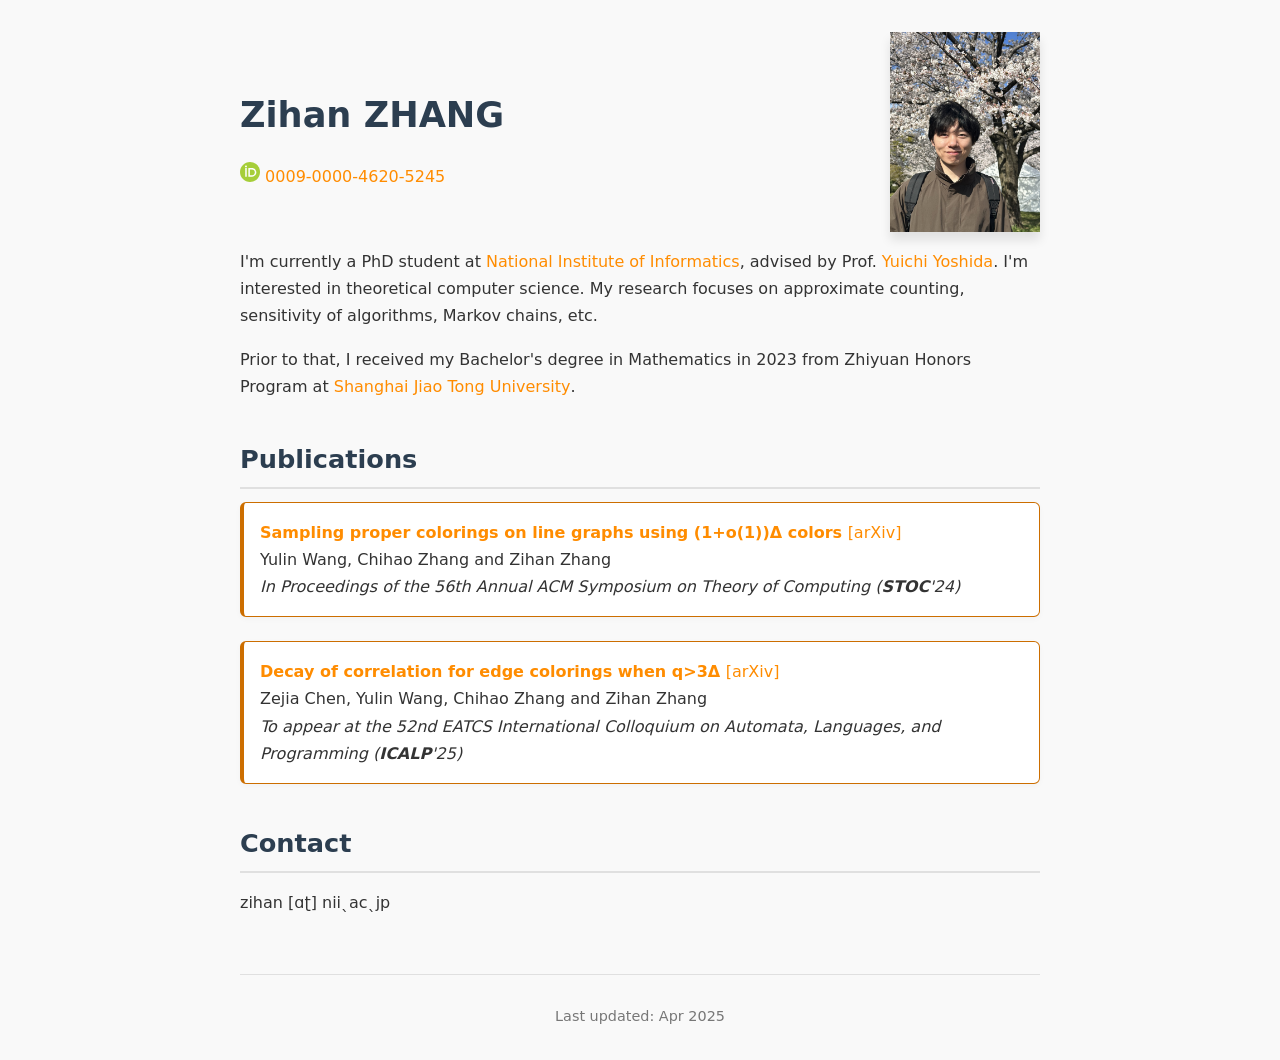
==== index.html @ 65acb569 "init" ====
<!DOCTYPE html>
<html lang="en">
<head>
  <meta charset="UTF-8" />
  <meta name="viewport" content="width=device-width, initial-scale=1.0"/>
  <title>Zihan's Homepage</title>
  <link rel="stylesheet" href="style.css">
<script>
document.addEventListener("DOMContentLoaded", function () {
const themes = [
  // { link: "#4B0082", bg: "#f4f2fa", border: "#3a0066" },
  { link: "#2E8B57", bg: "#eefaf4", border: "#1d6040" },
  { link: "#B22222", bg: "#fef0f0", border: "#8f1a1a" },
  { link: "#008080", bg: "#eafcfc", border: "#005757" },
  { link: "#FF8C00", bg: "#fff6ec", border: "#cc6e00" },
  // { link: "#6A0DAD", bg: "#f6f2fc", border: "#500a90" },
];

const theme = themes[Math.floor(Math.random() * themes.length)];

document.body.style.backgroundColor = "#f9f9f9";
document.querySelectorAll("a").forEach(link => {
  link.style.color = theme.link;
});
document.documentElement.style.setProperty('--link-color', theme.link);
document.querySelectorAll(".pub").forEach(box => {
  box.style.borderColor = theme.border;
  box.style.borderLeft = `4px solid ${theme.border}`;
});
});
</script>

</head>



<body>
  <div class="header-with-photo">
  <div>
  <h1>Zihan ZHANG</h1>
    <a href="https://orcid.org/0009-0000-4620-5245" aria-label="View ORCID record">
    <img src="files/orcid/ORCID-iD_icon_vector.svg" height="20" alt="ORCID iD"/>
    0009-0000-4620-5245
    </a>
  </div>
  <img src="files/profile1.jpg" alt="My photo" class="profile-float">
</div>

  <section id="about">
    <!-- <h2>About Me</h2> -->
    <p>
      I'm currently a PhD student at <a href="https://www.nii.ac.jp"> National Institute of Informatics</a>,
      advised by Prof. <a href="https://research.nii.ac.jp/~yyoshida">Yuichi Yoshida</a>.
      I'm interested in theoretical computer science.
      My research focuses on approximate counting, sensitivity of algorithms, Markov chains, etc.
    </p>
    <p>
      Prior to that, I received my Bachelor's degree in Mathematics in 2023 from Zhiyuan Honors Program at <a href="https://www.sjtu.edu.cn">Shanghai Jiao Tong University</a>.
    </p>
  </section>

  <section id="publications">
    <h2>Publications</h2>

    <div class="pub">
      <div>
        <a href="https://dl.acm.org/doi/10.1145/3618260.3649724" class="pub-title">
        Sampling proper colorings on line graphs using (1+o(1))Δ colors
        </a>
        <a href="https://arxiv.org/abs/2307.08080v2" class="arxiv">[arXiv]</a>
      </div>
      <div class="authors">
        Yulin Wang, Chihao Zhang and Zihan Zhang
      </div>
      <div><em>In Proceedings of the 56th Annual ACM Symposium on Theory of Computing (<b>STOC</b>'24)</em></div>
    </div>

    <div class="pub">
      <div>
        <a href="https://arxiv.org/abs/2502.06586" class="pub-title">
        Decay of correlation for edge colorings when q>3Δ
        </a>
        <a href="https://arxiv.org/abs/2502.06586" class="arxiv">[arXiv]</a>
      </div>
      <div class="authors">
        Zejia Chen, Yulin Wang, Chihao Zhang and Zihan Zhang
      </div>
      <div><em>To appear at the 52nd EATCS International Colloquium on Automata, Languages, and Programming (<b>ICALP</b>'25)</em></div>
      <div>
      </div>
    </div>

  </section>

  <section id="contact">
    <h2>Contact</h2>
    <p>zihan [ɑʈ] niiˎacˎjp</p>
  </section>

  <footer>
    Last updated: Apr 2025
  </footer>

</body>
</html>
---- style.css ----
/* Base styles */
body {
  font-family: "Segoe UI", system-ui, sans-serif;
  background: #f9fafc;
  color: #333;
  margin: 0;
  padding: 2em;
  max-width: 800px;
  line-height: 1.7;
  margin-left: auto;
  margin-right: auto;
}

h1, h2 {
  color: #2c3e50;
  margin-top: 1.5em;
  margin-bottom: 0.5em;
}

h1 {
  font-size: 2.2em;
  font-weight: 600;
}

h2 {
  font-size: 1.6em;
  border-bottom: 2px solid #e0e0e0;
  padding-bottom: 0.2em;
}

p {
  margin-bottom: 1em;
}

/* Navigation */
nav {
  margin-top: 1.5em;
  margin-bottom: 2em;
}

nav a {
  margin-right: 1.5em;
  text-decoration: none;
  font-weight: 500;
  color: #008080;
  transition: color 0.2s ease;
}

nav a:hover {
  color: #008080;
}

a {
  position: relative;
  text-decoration: none;
  color: var(--link-color);
}

a::after {
  content: '';
  position: absolute;
  width: 0%;
  height: 2px;
  bottom: 0;
  left: 0;
  background-color: var(--link-color);
  transition: width 0.3s ease;
}

a:hover::after {
  width: 100%;
}


/* Publication block */
.pub {
  background-color: #ffffff;
  border: 1px solid #ddd;
  border-left: 4px solid #007acc;
  padding: 1em;
  border-radius: 6px;
  margin-bottom: 1.5em;
  box-shadow: 0 2px 6px rgba(0,0,0,0.03);
  transition: box-shadow 0.2s ease;
}

.pub:hover {
  box-shadow: 0 4px 12px rgba(0,0,0,0.06);
}

.pub-title {
  font-weight: bold;
  color: #1c2025;
  margin-bottom: 0.3em;
}

/* Footer */
footer {
  text-align: center;
  font-size: 0.9em;
  color: #777;
  margin-top: 4em;
  padding-top: 2em;
  border-top: 1px solid #e0e0e0;
}

/* ORCID icon size */
.orcid-icon {
  width: 20px;
  height: 20px;
  vertical-align: middle;
  margin-right: 6px;
}

/* Responsive */
@media (max-width: 600px) {
  body {
    padding: 1.2em;
  }

  nav a {
    display: block;
    margin-bottom: 0.5em;
  }
}

.header-with-photo {
  display: flex;
  justify-content: space-between;
  align-items: flex-start;
}

.profile-float {
  width: 150px;
  height: 200px;
  object-fit: cover;
  bottom: 0;
  box-shadow: 0 8px 10px rgba(0, 0, 0, 0.1);
  flex-shrink: 0; /* prevents image from shrinking on small screens */
}
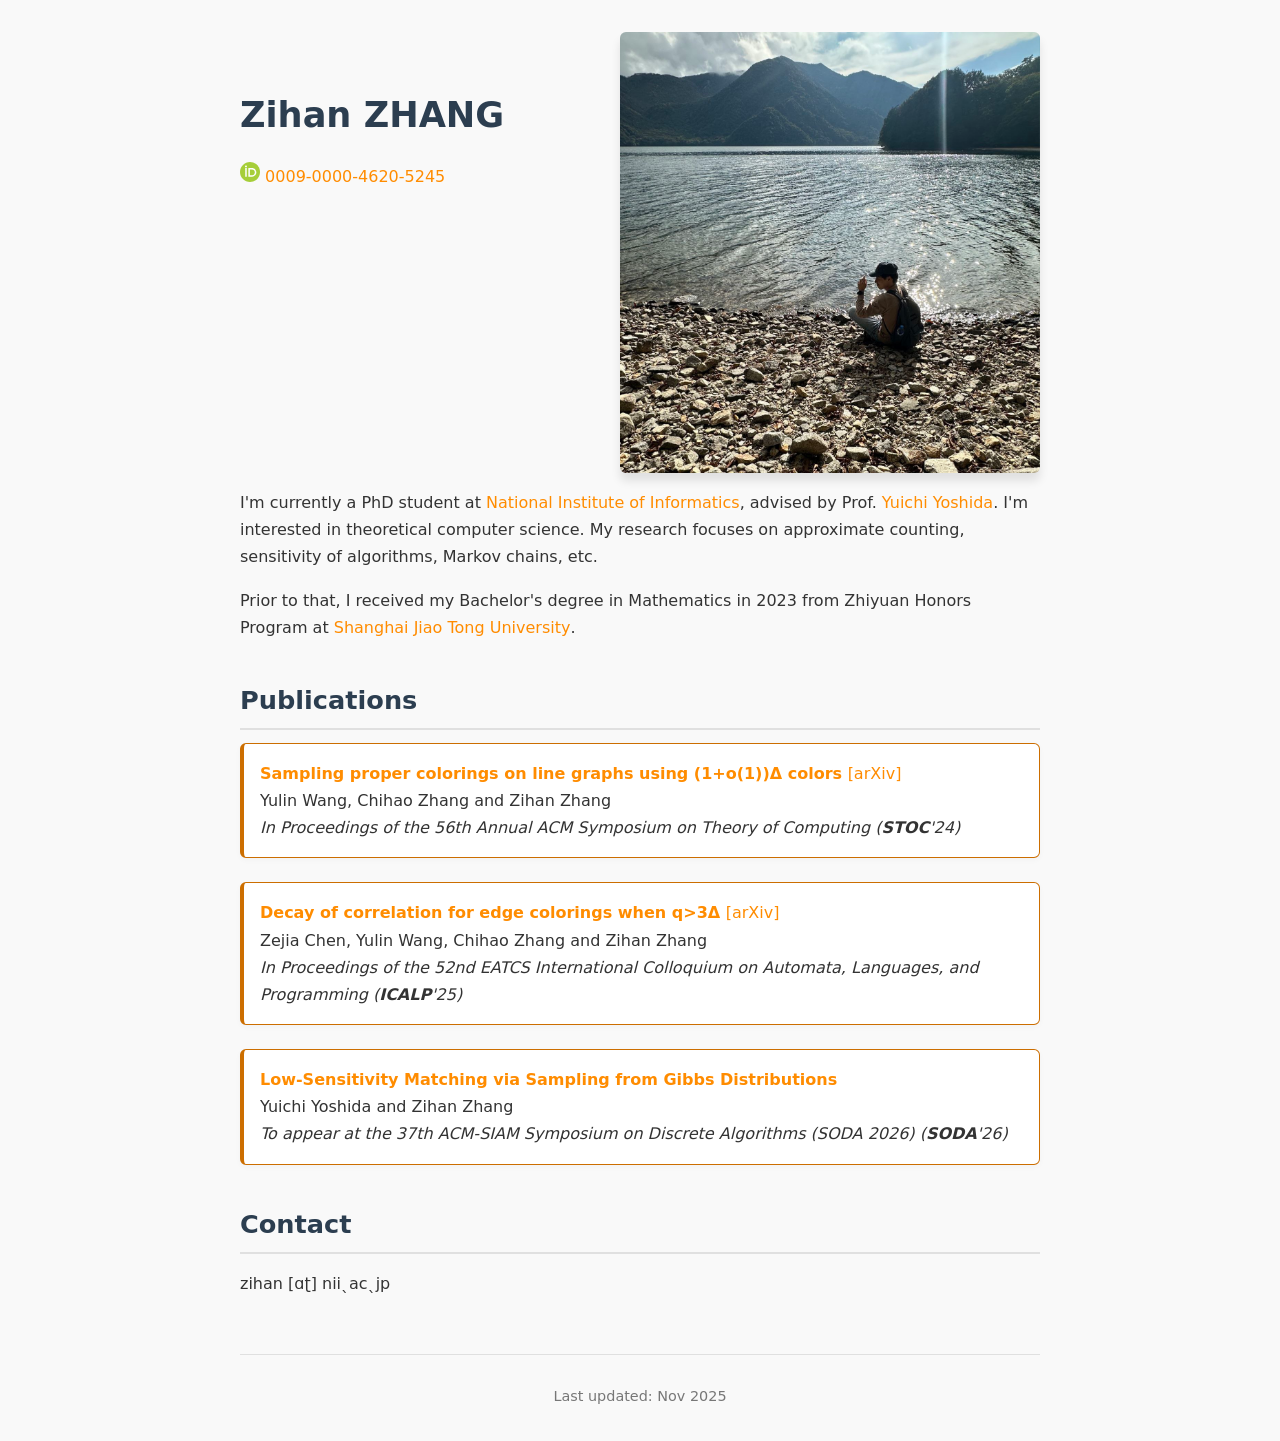
==== commit 02f37dde: "update" ====
--- a/index.html
+++ b/index.html
@@ -5,6 +5,15 @@
   <meta name="viewport" content="width=device-width, initial-scale=1.0"/>
   <title>Zihan's Homepage</title>
   <link rel="stylesheet" href="style.css">
+  <style>
+    .profile-float {
+      width: 420px;     
+      max-width: 40vw;  
+      height: auto;
+      border-radius: 6px;
+      object-fit: cover;
+    }
+  </style>
 <script>
 document.addEventListener("DOMContentLoaded", function () {
 const themes = [
@@ -77,7 +86,7 @@
 
     <div class="pub">
       <div>
-        <a href="https://arxiv.org/abs/2502.06586" class="pub-title">
+        <a href="https://drops.dagstuhl.de/entities/document/10.4230/LIPIcs.ICALP.2025.54" class="pub-title">
         Decay of correlation for edge colorings when q>3Δ
         </a>
         <a href="https://arxiv.org/abs/2502.06586" class="arxiv">[arXiv]</a>
@@ -85,7 +94,22 @@
       <div class="authors">
         Zejia Chen, Yulin Wang, Chihao Zhang and Zihan Zhang
       </div>
-      <div><em>To appear at the 52nd EATCS International Colloquium on Automata, Languages, and Programming (<b>ICALP</b>'25)</em></div>
+      <div><em>In Proceedings of the 52nd EATCS International Colloquium on Automata, Languages, and Programming (<b>ICALP</b>'25)</em></div>
+      <div>
+      </div>
+    </div>
+
+    <div class="pub">
+      <div>
+        <a href="" class="pub-title">
+          Low-Sensitivity Matching via Sampling from Gibbs Distributions
+        </a>
+        <!-- <a href="https://arxiv.org/abs/2502.06586" class="arxiv">[arXiv]</a> -->
+      </div>
+      <div class="authors">
+        Yuichi Yoshida and Zihan Zhang
+      </div>
+      <div><em>To appear at the 37th ACM-SIAM Symposium on Discrete Algorithms (SODA 2026) (<b>SODA</b>'26)</em></div>
       <div>
       </div>
     </div>
@@ -98,7 +122,7 @@
   </section>
 
   <footer>
-    Last updated: Apr 2025
+    Last updated: Nov 2025
   </footer>
 
 </body>
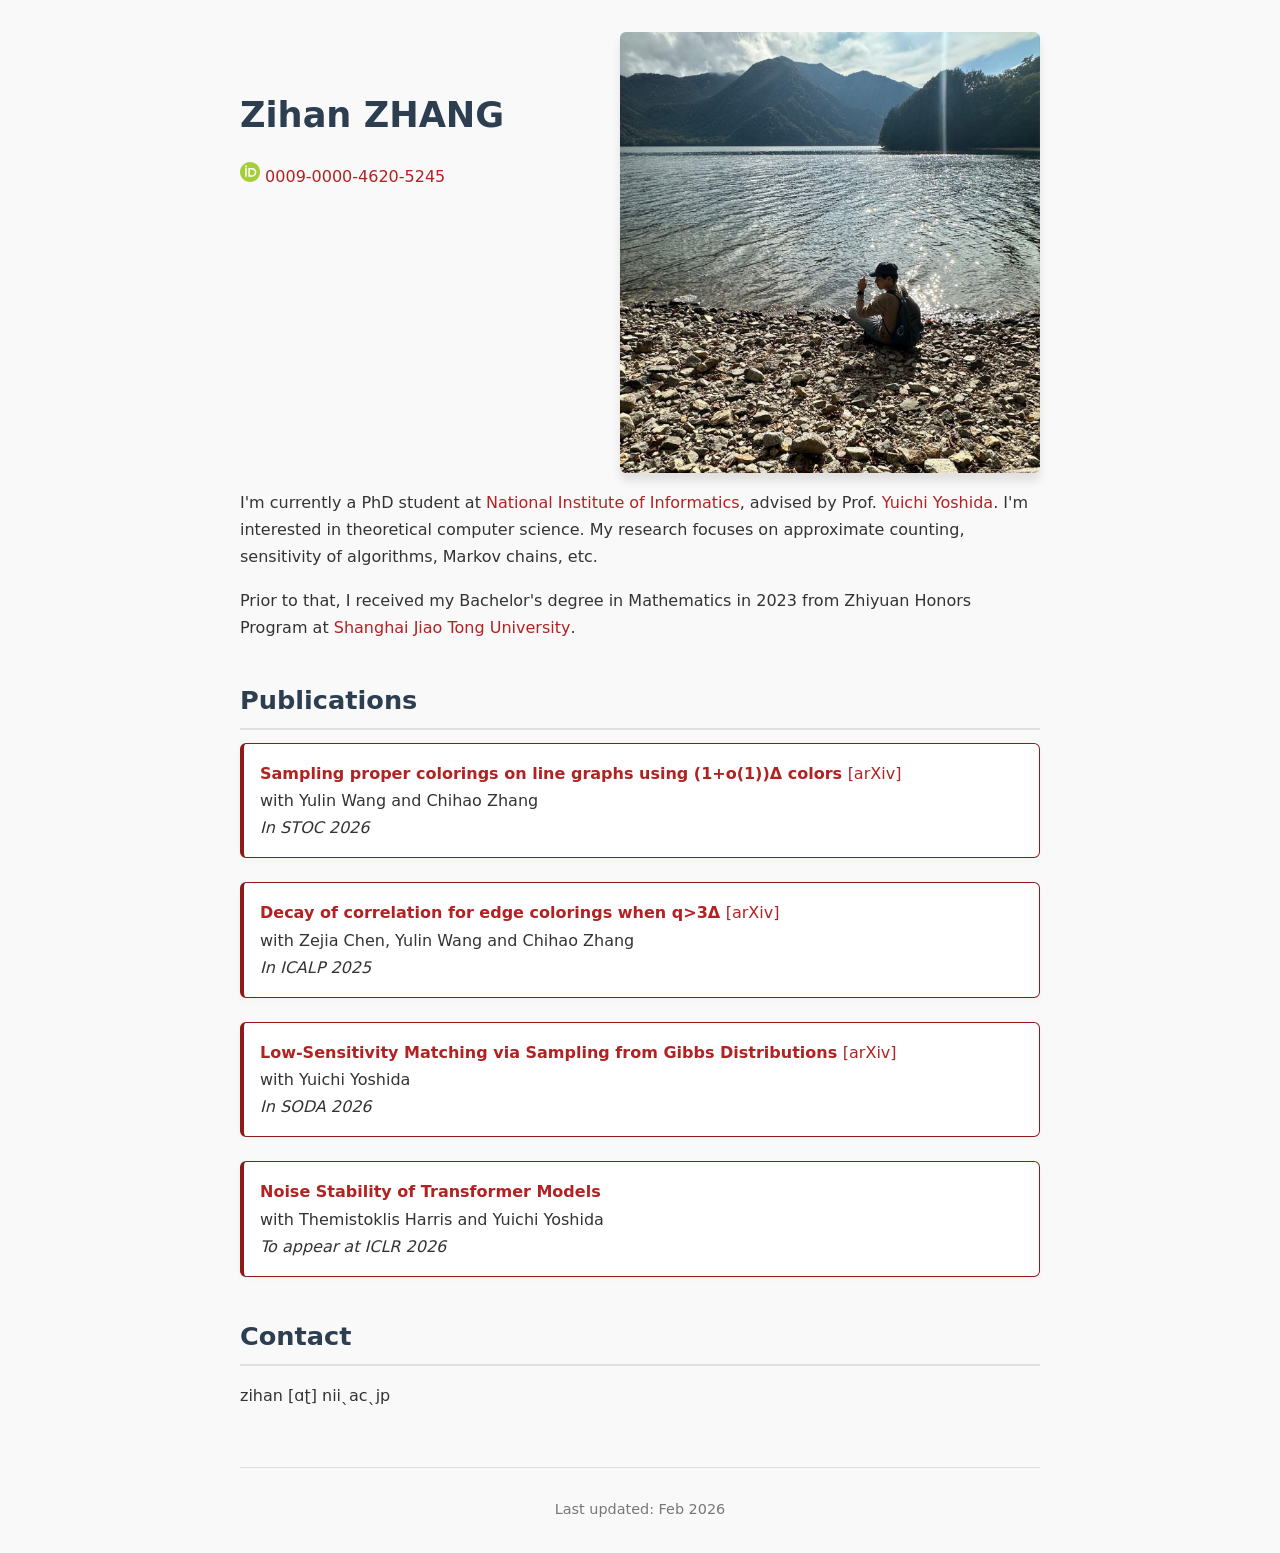
==== commit de9ffcc3: "update" ====
--- a/index.html
+++ b/index.html
@@ -79,9 +79,9 @@
         <a href="https://arxiv.org/abs/2307.08080v2" class="arxiv">[arXiv]</a>
       </div>
       <div class="authors">
-        Yulin Wang, Chihao Zhang and Zihan Zhang
+        with Yulin Wang and Chihao Zhang
       </div>
-      <div><em>In Proceedings of the 56th Annual ACM Symposium on Theory of Computing (<b>STOC</b>'24)</em></div>
+      <div><em>In STOC 2026</em></div>
     </div>
 
     <div class="pub">
@@ -92,9 +92,9 @@
         <a href="https://arxiv.org/abs/2502.06586" class="arxiv">[arXiv]</a>
       </div>
       <div class="authors">
-        Zejia Chen, Yulin Wang, Chihao Zhang and Zihan Zhang
+        with Zejia Chen, Yulin Wang and Chihao Zhang
       </div>
-      <div><em>In Proceedings of the 52nd EATCS International Colloquium on Automata, Languages, and Programming (<b>ICALP</b>'25)</em></div>
+      <div><em>In ICALP 2025</em></div>
       <div>
       </div>
     </div>
@@ -104,12 +104,29 @@
         <a href="" class="pub-title">
           Low-Sensitivity Matching via Sampling from Gibbs Distributions
         </a>
+        <a href="https://arxiv.org/pdf/2511.16918" class="arxiv">[arXiv]</a>
+      </div>
+      <div class="authors">
+        with Yuichi Yoshida
+      </div>
+      <div><em>In SODA 2026</em></div>
+      <div>
+      </div>
+    </div>
+
+    <div class="pub">
+      <div>
+        <a href="" class="pub-title">
+        Noise Stability of Transformer Models
+        </a>
         <!-- <a href="https://arxiv.org/abs/2502.06586" class="arxiv">[arXiv]</a> -->
       </div>
       <div class="authors">
-        Yuichi Yoshida and Zihan Zhang
+        with Themistoklis Harris and Yuichi Yoshida
       </div>
-      <div><em>To appear at the 37th ACM-SIAM Symposium on Discrete Algorithms (SODA 2026) (<b>SODA</b>'26)</em></div>
+      <div><em>
+        To appear at ICLR 2026
+      </em></div>
       <div>
       </div>
     </div>
@@ -122,7 +139,7 @@
   </section>
 
   <footer>
-    Last updated: Nov 2025
+    Last updated: Feb 2026
   </footer>
 
 </body>
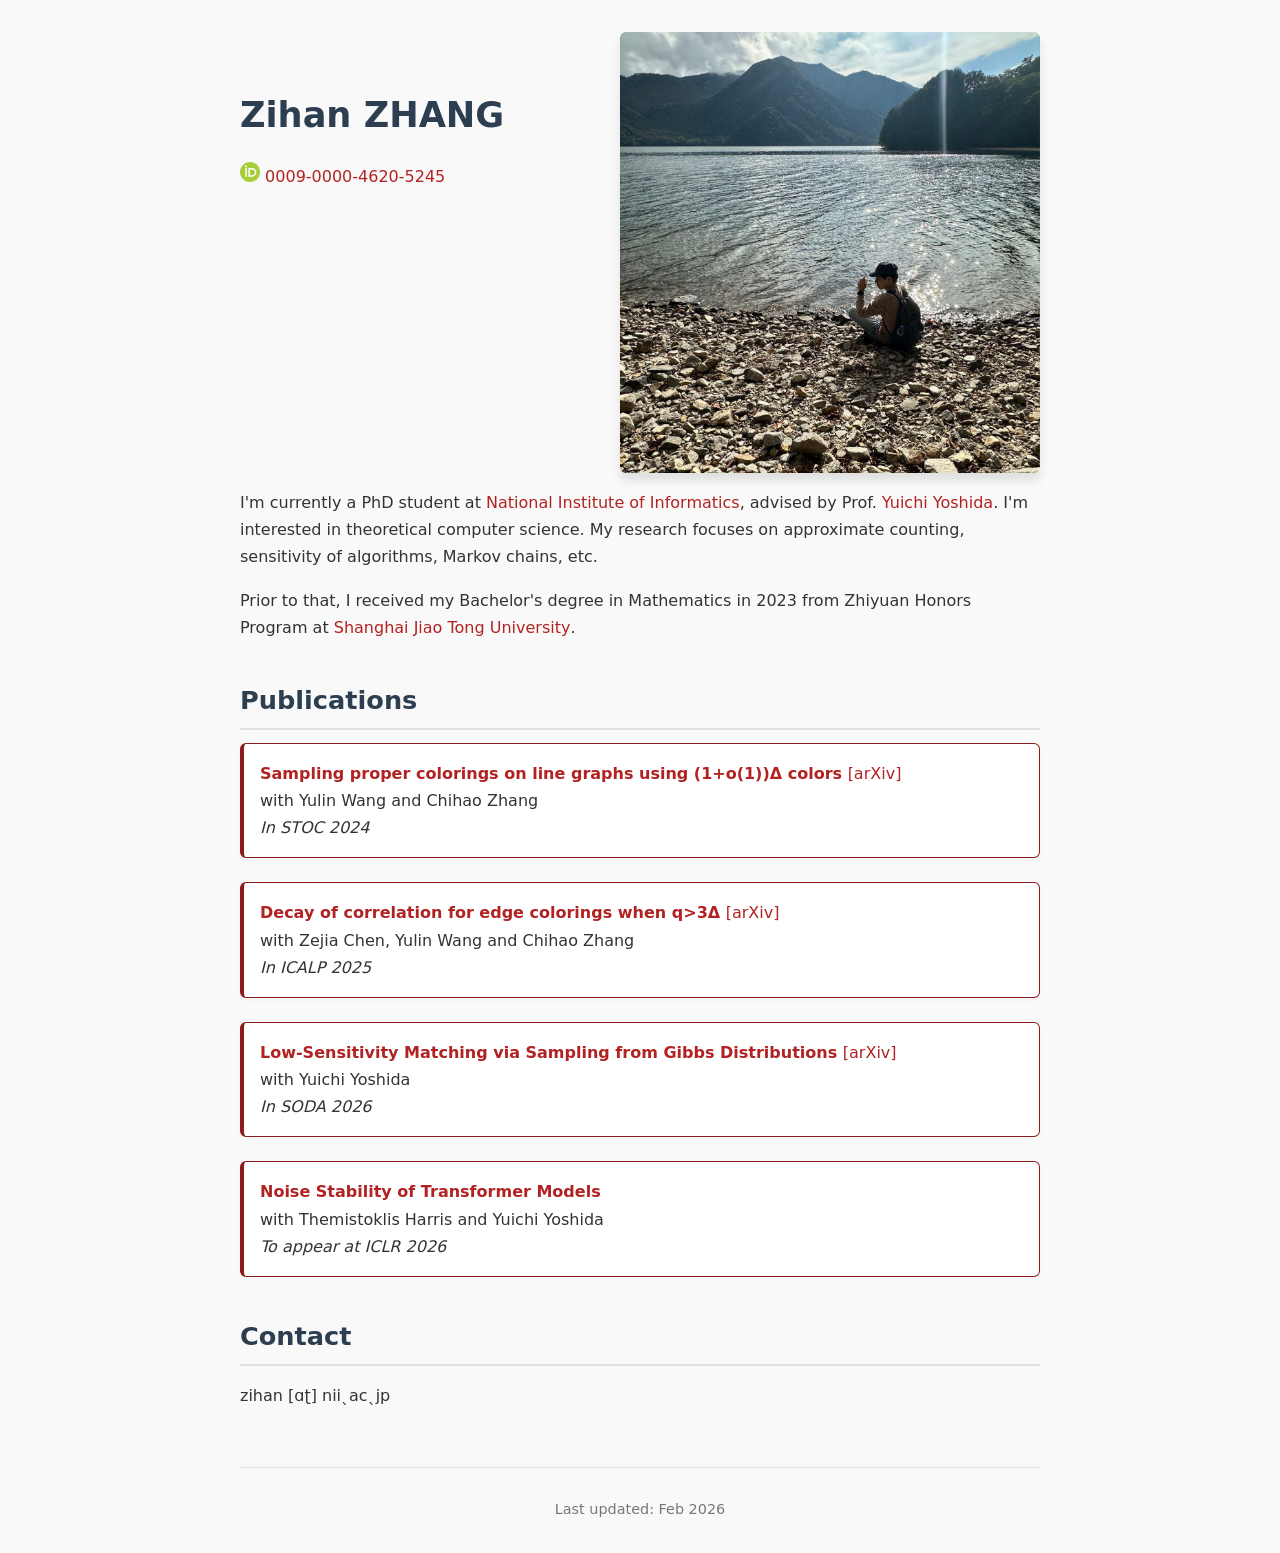
==== commit 4c39f560: "typo fix" ====
--- a/index.html
+++ b/index.html
@@ -81,7 +81,7 @@
       <div class="authors">
         with Yulin Wang and Chihao Zhang
       </div>
-      <div><em>In STOC 2026</em></div>
+      <div><em>In STOC 2024</em></div>
     </div>
 
     <div class="pub">
@@ -131,6 +131,7 @@
       </div>
     </div>
 
+
   </section>
 
   <section id="contact">
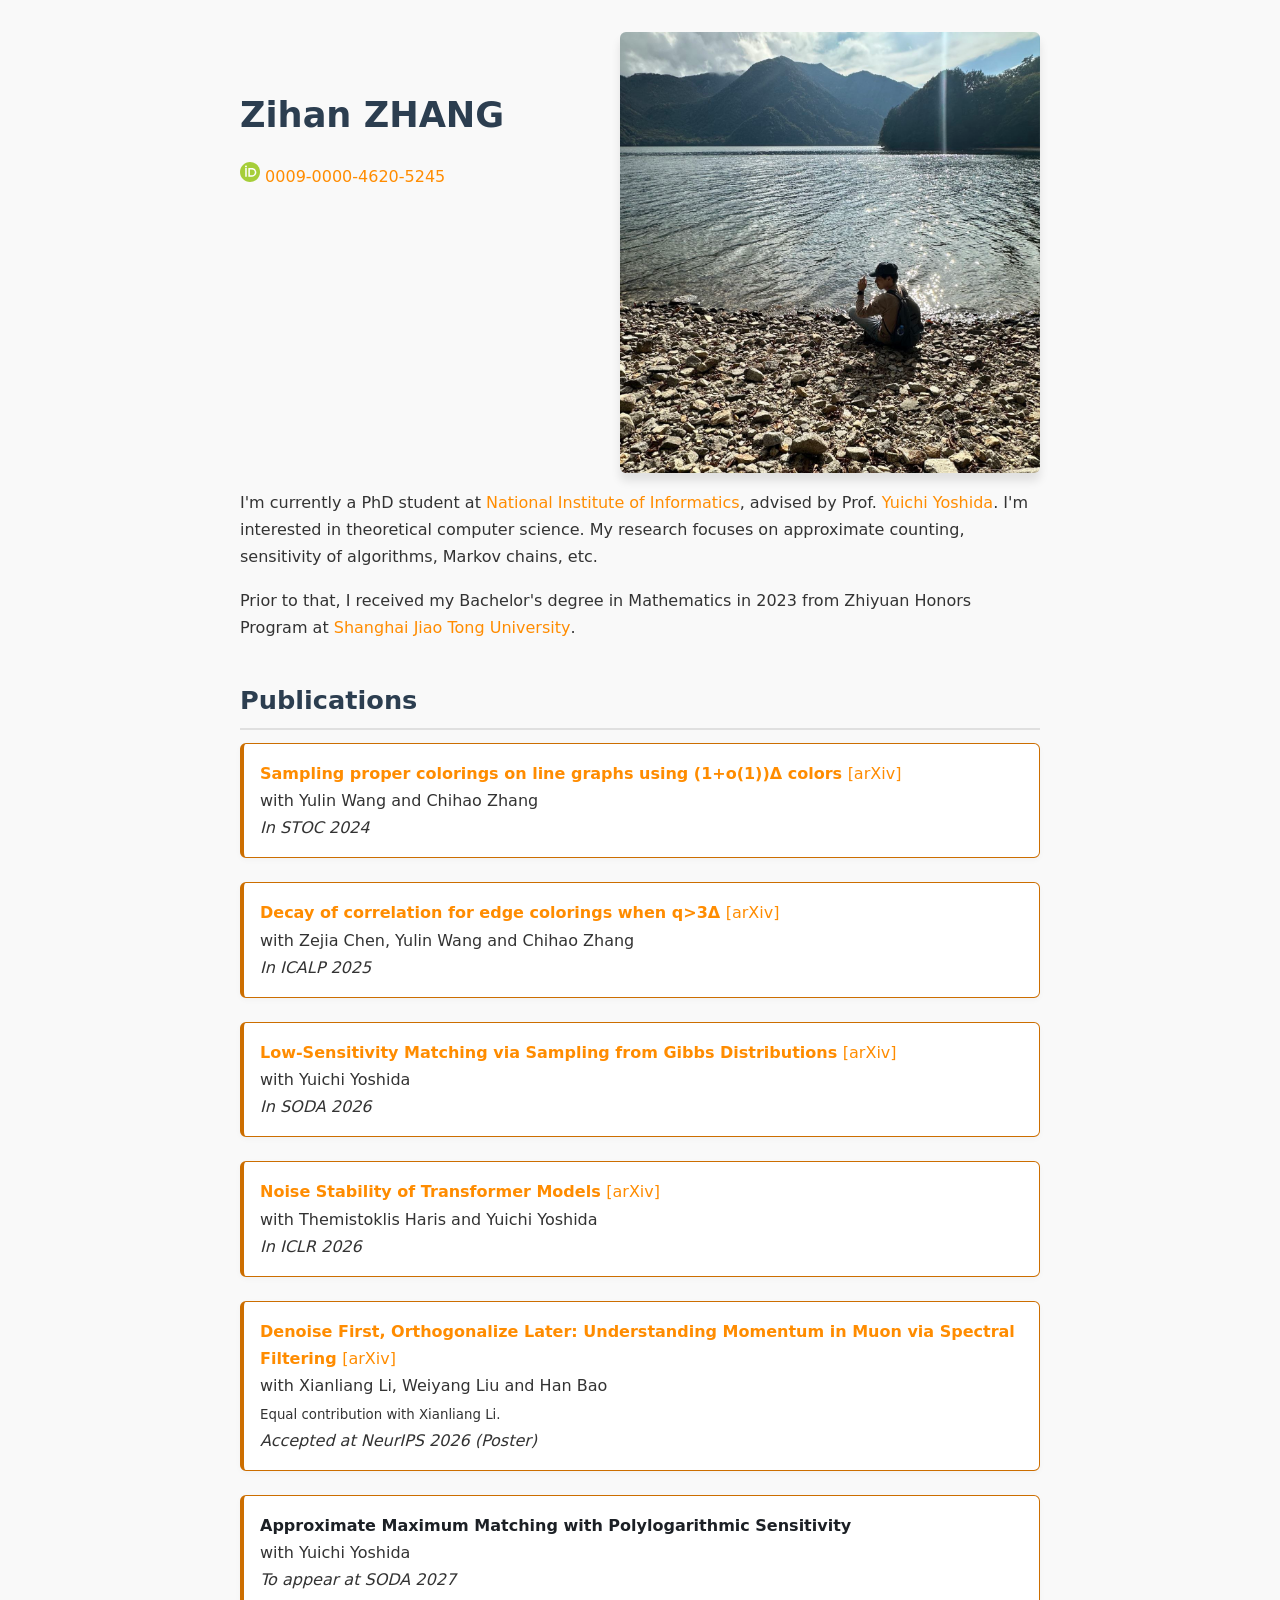
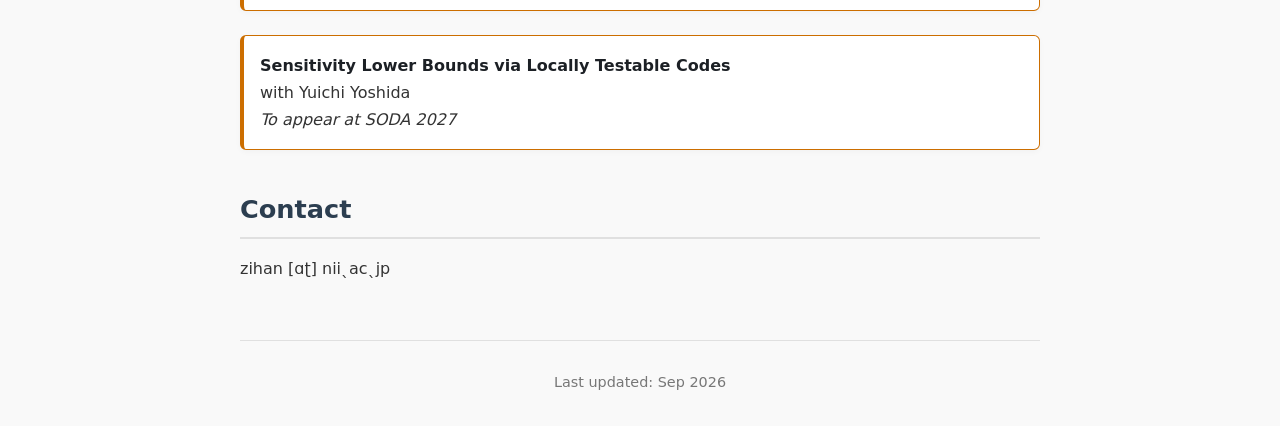
==== commit 5c866cea: "Update publications with NeurIPS 2026 and SODA 2027 acceptances" ====
--- a/index.html
+++ b/index.html
@@ -101,10 +101,10 @@
 
     <div class="pub">
       <div>
-        <a href="" class="pub-title">
+        <a href="https://arxiv.org/abs/2511.16918" class="pub-title">
           Low-Sensitivity Matching via Sampling from Gibbs Distributions
         </a>
-        <a href="https://arxiv.org/pdf/2511.16918" class="arxiv">[arXiv]</a>
+        <a href="https://arxiv.org/abs/2511.16918" class="arxiv">[arXiv]</a>
       </div>
       <div class="authors">
         with Yuichi Yoshida
@@ -116,21 +116,59 @@
 
     <div class="pub">
       <div>
-        <a href="" class="pub-title">
+        <a href="https://arxiv.org/abs/2602.08287" class="pub-title">
         Noise Stability of Transformer Models
         </a>
-        <!-- <a href="https://arxiv.org/abs/2502.06586" class="arxiv">[arXiv]</a> -->
+        <a href="https://arxiv.org/abs/2602.08287" class="arxiv">[arXiv]</a>
       </div>
       <div class="authors">
-        with Themistoklis Harris and Yuichi Yoshida
+        with Themistoklis Haris and Yuichi Yoshida
       </div>
       <div><em>
-        To appear at ICLR 2026
+        In ICLR 2026
       </em></div>
       <div>
       </div>
     </div>
 
+
+    <div class="pub">
+      <div>
+        <a href="https://arxiv.org/abs/2606.03899" class="pub-title">
+          Denoise First, Orthogonalize Later: Understanding Momentum in Muon via Spectral Filtering
+        </a>
+        <a href="https://arxiv.org/abs/2606.03899" class="arxiv">[arXiv]</a>
+      </div>
+      <div class="authors">
+        with Xianliang Li, Weiyang Liu and Han Bao
+        <br><small>Equal contribution with Xianliang Li.</small>
+      </div>
+      <div><em>Accepted at NeurIPS 2026 (Poster)</em></div>
+    </div>
+
+    <div class="pub">
+      <div>
+        <span class="pub-title">
+          Approximate Maximum Matching with Polylogarithmic Sensitivity
+        </span>
+      </div>
+      <div class="authors">
+        with Yuichi Yoshida
+      </div>
+      <div><em>To appear at SODA 2027</em></div>
+    </div>
+
+    <div class="pub">
+      <div>
+        <span class="pub-title">
+          Sensitivity Lower Bounds via Locally Testable Codes
+        </span>
+      </div>
+      <div class="authors">
+        with Yuichi Yoshida
+      </div>
+      <div><em>To appear at SODA 2027</em></div>
+    </div>
 
   </section>
 
@@ -140,7 +178,7 @@
   </section>
 
   <footer>
-    Last updated: Feb 2026
+    Last updated: Sep 2026
   </footer>
 
 </body>
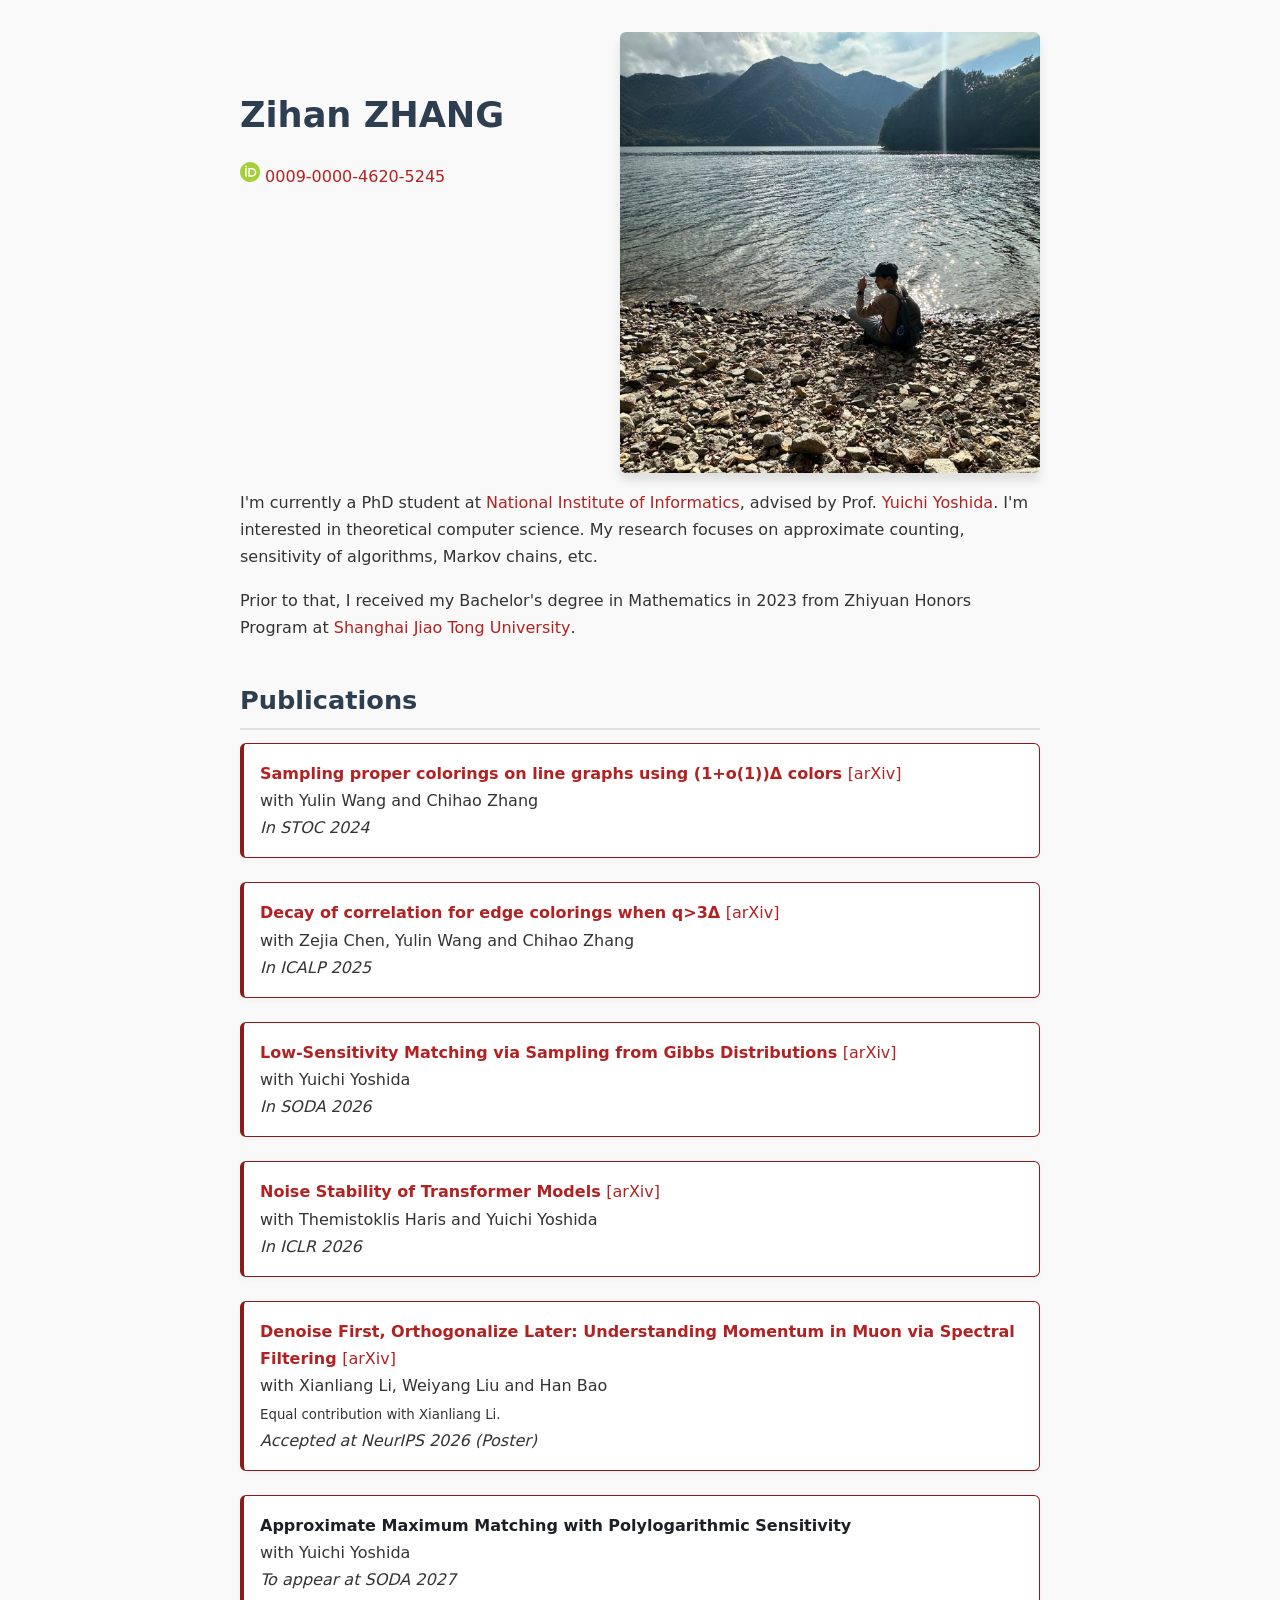
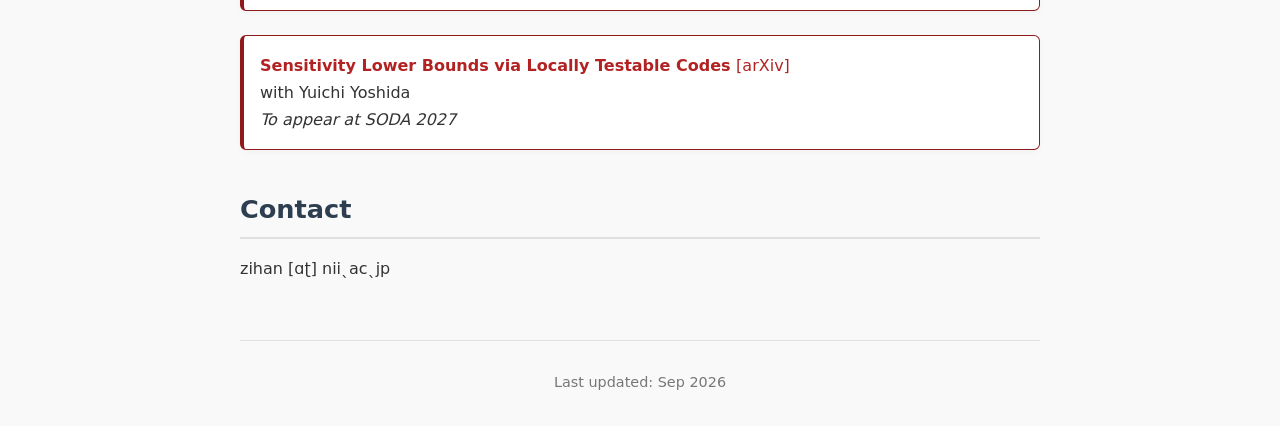
==== commit d4160e05: "Add arXiv link for sensitivity lower bounds" ====
--- a/index.html
+++ b/index.html
@@ -160,9 +160,10 @@
 
     <div class="pub">
       <div>
-        <span class="pub-title">
+        <a href="https://arxiv.org/pdf/2606.31657" class="pub-title">
           Sensitivity Lower Bounds via Locally Testable Codes
-        </span>
+        </a>
+        <a href="https://arxiv.org/abs/2606.31657" class="arxiv">[arXiv]</a>
       </div>
       <div class="authors">
         with Yuichi Yoshida
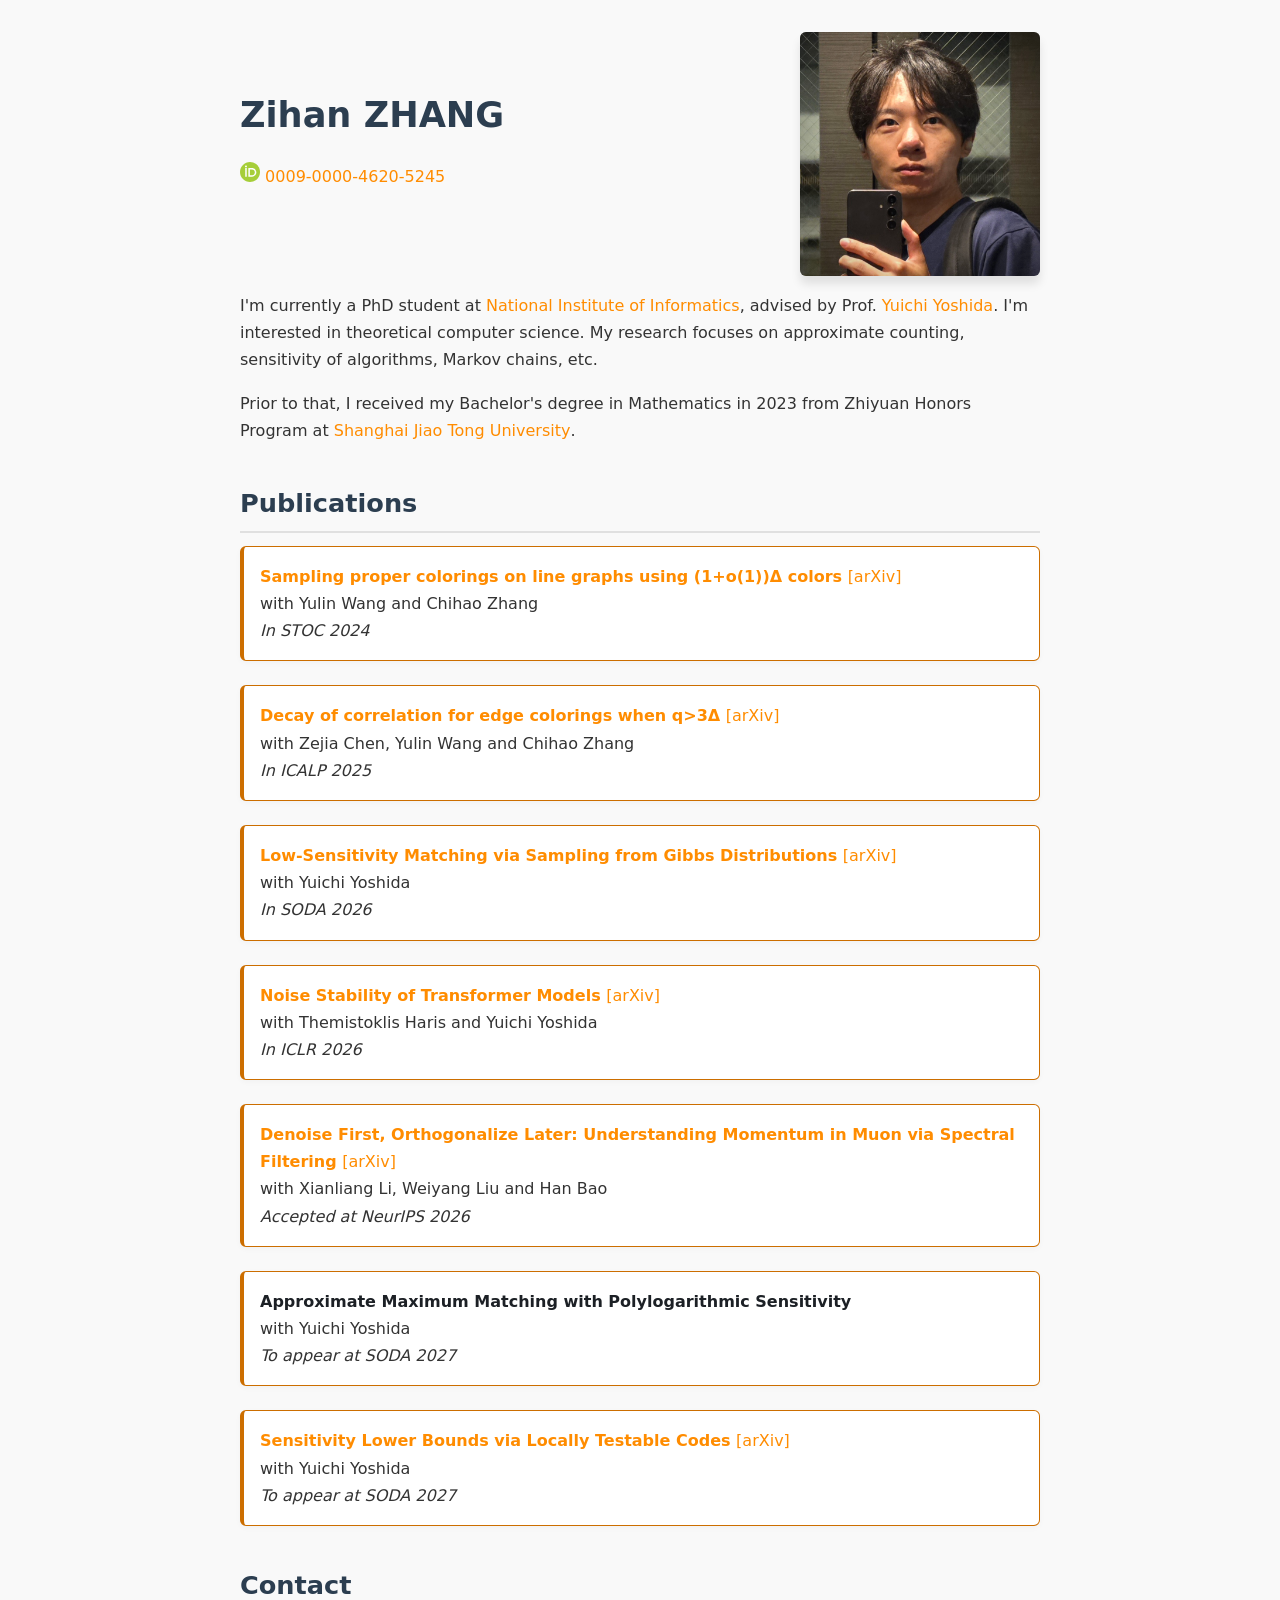
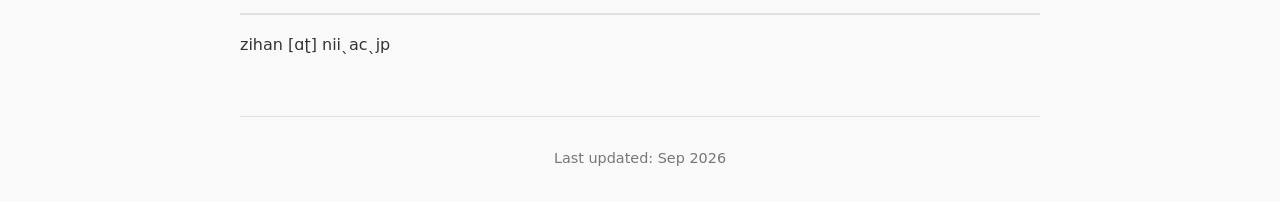
==== commit 3df07e99: "Update homepage photo and publication annotations" ====
--- a/index.html
+++ b/index.html
@@ -5,15 +5,6 @@
   <meta name="viewport" content="width=device-width, initial-scale=1.0"/>
   <title>Zihan's Homepage</title>
   <link rel="stylesheet" href="style.css">
-  <style>
-    .profile-float {
-      width: 420px;     
-      max-width: 40vw;  
-      height: auto;
-      border-radius: 6px;
-      object-fit: cover;
-    }
-  </style>
 <script>
 document.addEventListener("DOMContentLoaded", function () {
 const themes = [
@@ -52,7 +43,9 @@
     0009-0000-4620-5245
     </a>
   </div>
-  <img src="files/profile1.jpg" alt="My photo" class="profile-float">
+  <div class="profile-float">
+    <img src="files/dou.jpg" alt="My photo" width="820" height="834">
+  </div>
 </div>
 
   <section id="about">
@@ -141,9 +134,8 @@
       </div>
       <div class="authors">
         with Xianliang Li, Weiyang Liu and Han Bao
-        <br><small>Equal contribution with Xianliang Li.</small>
       </div>
-      <div><em>Accepted at NeurIPS 2026 (Poster)</em></div>
+      <div><em>Accepted at NeurIPS 2026</em></div>
     </div>
 
     <div class="pub">
--- a/style.css
+++ b/style.css
@@ -128,13 +128,43 @@
   display: flex;
   justify-content: space-between;
   align-items: flex-start;
+  gap: 2rem;
 }
 
 .profile-float {
-  width: 150px;
-  height: 200px;
-  object-fit: cover;
-  bottom: 0;
+  position: relative;
+  display: block;
+  width: 240px;
+  max-width: 40%;
+  height: auto;
+  overflow: hidden;
+  border-radius: 6px;
   box-shadow: 0 8px 10px rgba(0, 0, 0, 0.1);
   flex-shrink: 0; /* prevents image from shrinking on small screens */
 }
+
+.profile-float img {
+  display: block;
+  width: 100%;
+  height: auto;
+}
+
+.profile-float::after {
+  content: '';
+  position: absolute;
+  inset: 0;
+  background: radial-gradient(ellipse at center, transparent 55%, rgba(0, 0, 0, 0.32) 100%);
+  pointer-events: none;
+}
+
+@media (max-width: 600px) {
+  .header-with-photo {
+    flex-direction: column;
+    gap: 1rem;
+  }
+
+  .profile-float {
+    width: 200px;
+    max-width: 100%;
+  }
+}
